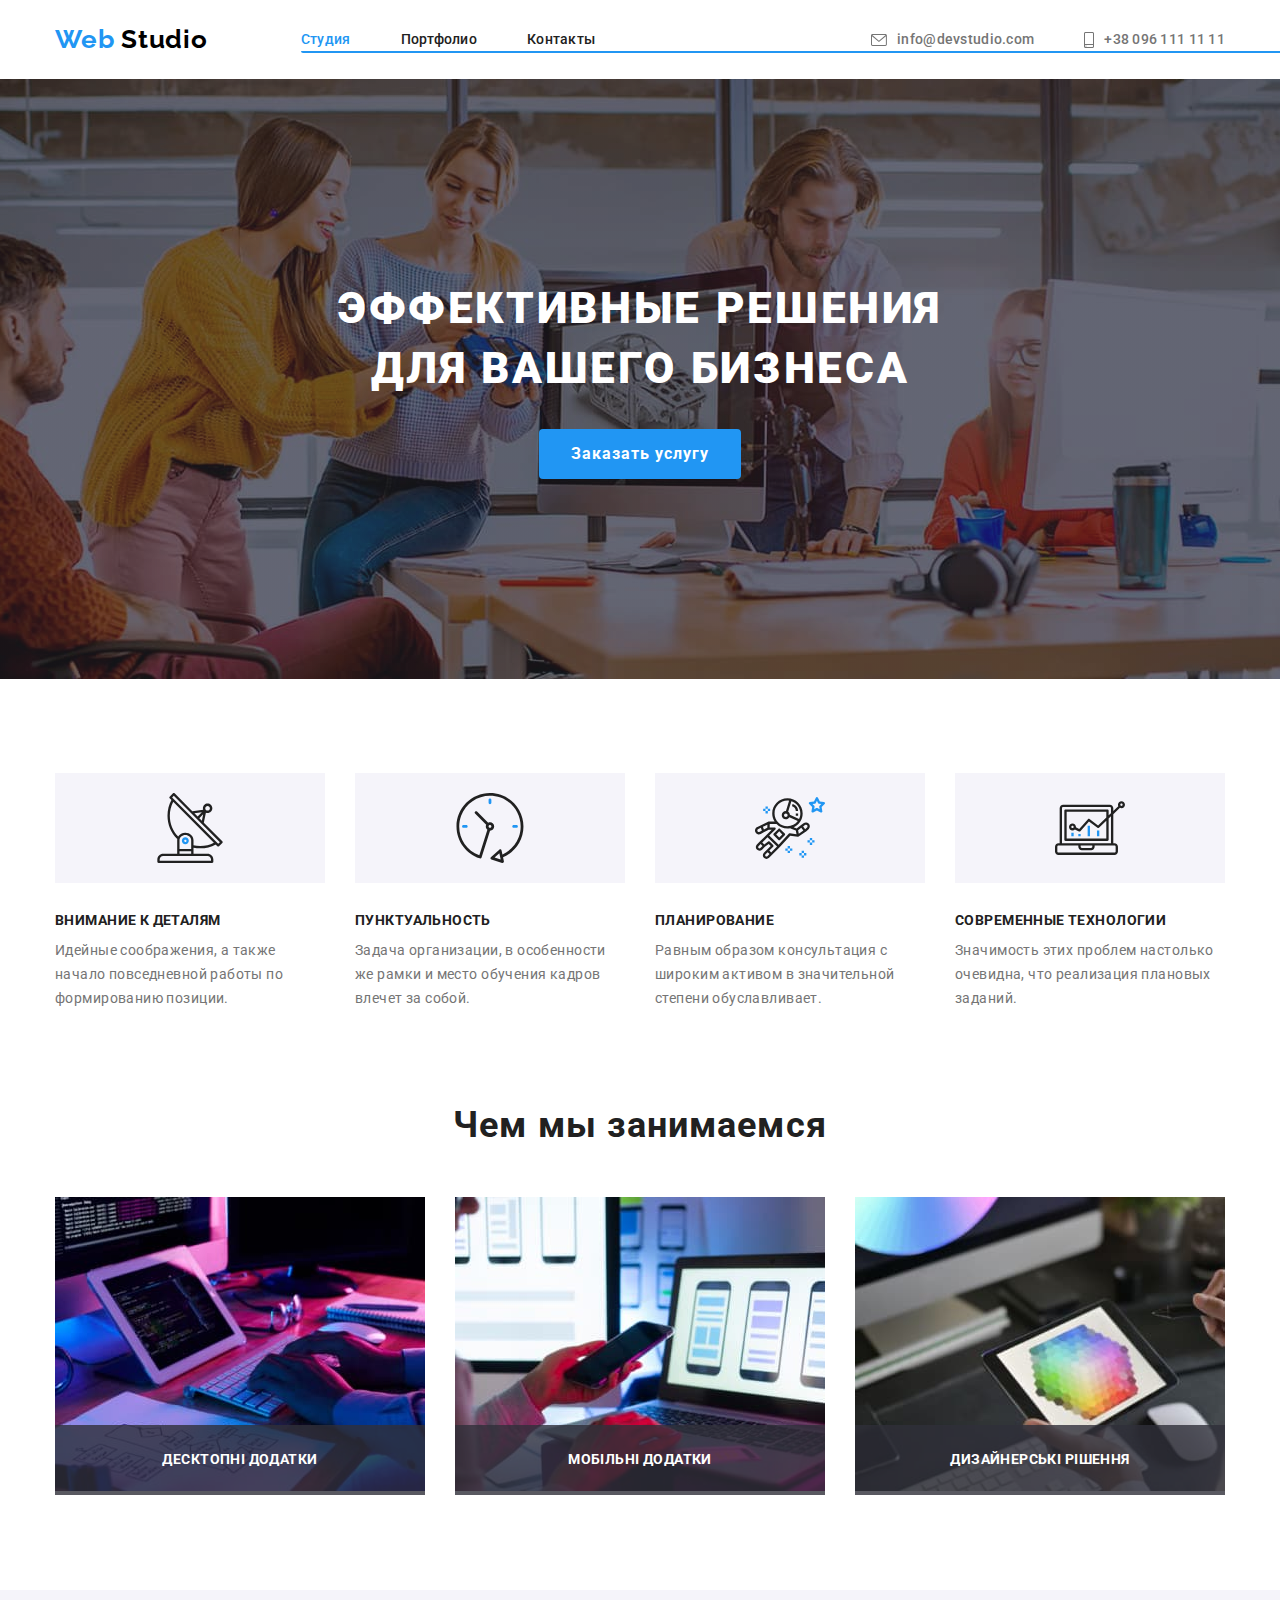
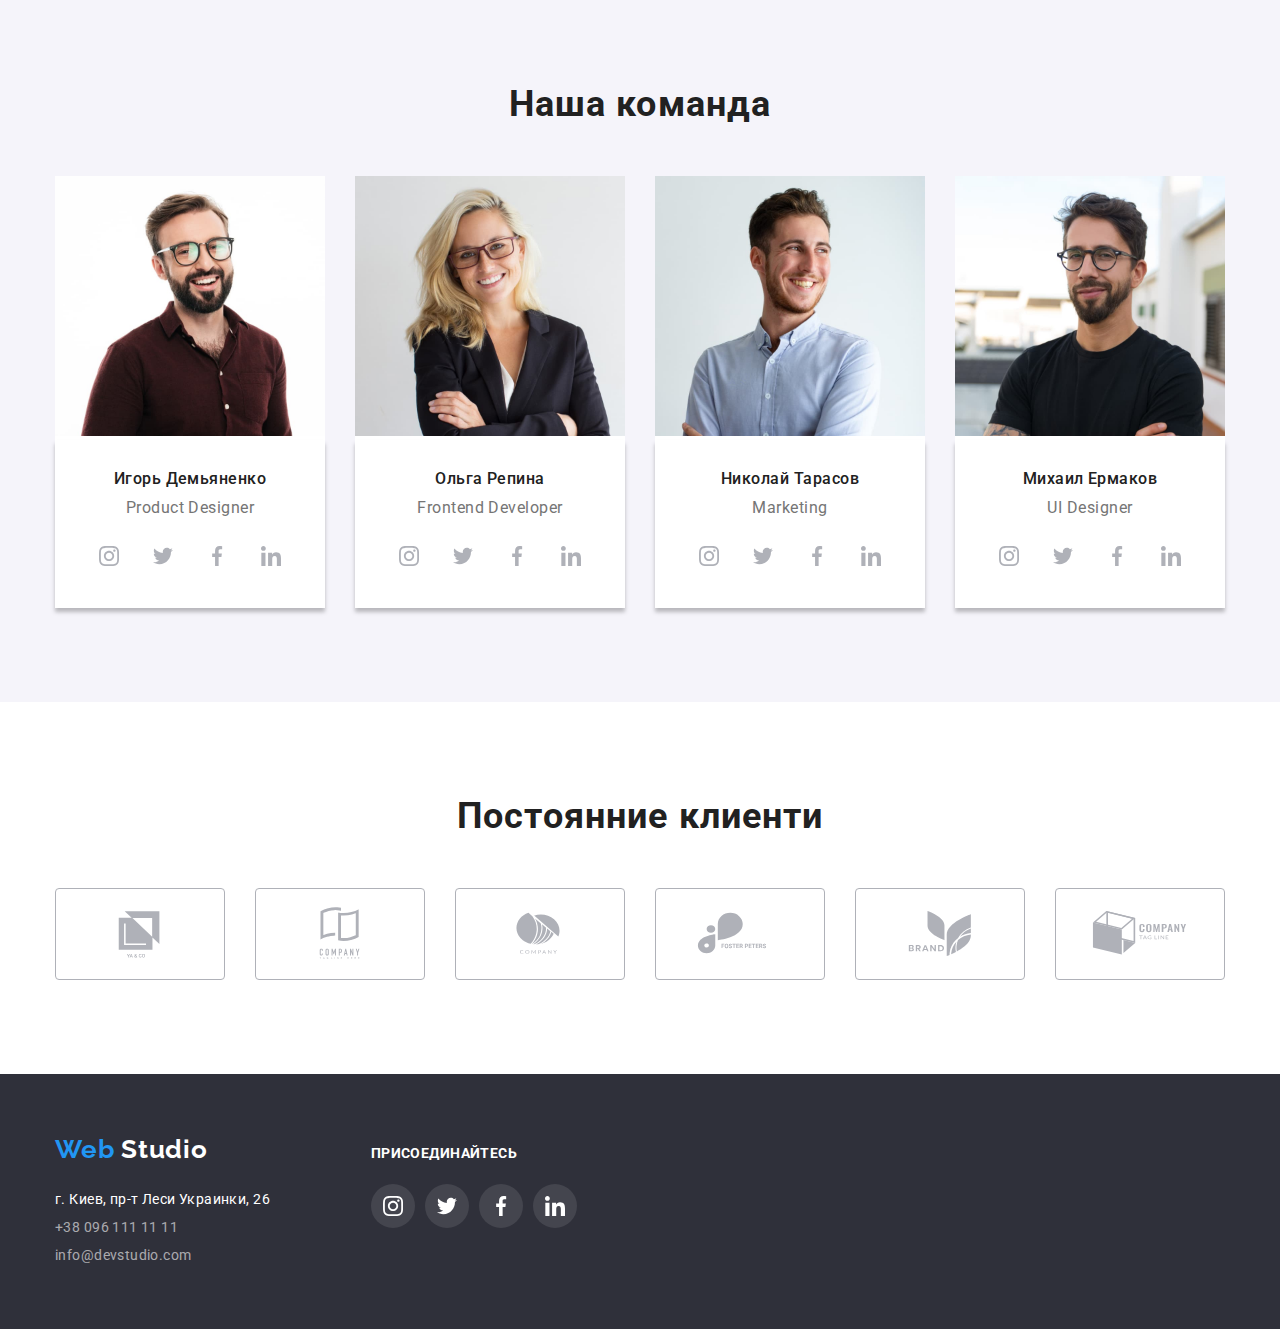
==== index.html @ 4ab5db46 "addition" ====
<!DOCTYPE html>
<html lang="ru">
	<head>
		<meta charset="UTF-8" />
		<meta http-equiv="X-UA-Compatible" content="IE=edge" />
		<meta name="viewport" content="width=device-width, initial-scale=1.0" />
		<title>Document</title>
		<link
			rel="stylesheet"
			href="https://cdnjs.cloudflare.com/ajax/libs/modern-normalize/1.1.0/modern-normalize.min.css"
		/>
		<link
			href="https://fonts.googleapis.com/css2?family=Raleway:wght@700&family=Roboto:wght@400;500;700;900&display=swap"
			rel="stylesheet"
		/>
		<link rel="stylesheet" href="./css/styles.css" />
	</head>

	<body>
		<header class="header">
			<div class="container">
				<nav class="main-nav">
					<a href="./index.html" class="logo">
						Web
						<span class="logo-heard">Studio</span>
					</a>
					<ul class="site-nav list">
						<li class="item">
							<a href="./index.html" class="link"><span class="studio">Студия</span></a>
						</li>
						<li class="item">
							<a href="./portfolio.html" class="link">Портфолио</a>
						</li>
						<li class="item">
							<a href="" class="link">Контакты</a>
						</li>
					</ul>
					<!--Contacts-->
					<ul class="auth-nov list">
						<li class="item"></li>
						<li class="item"></li>
						<li class="item">
							<a href="mailto:info@devstudio.com" class="link-auth-now">
								<svg width="16px" height="12px" class="icon-contacts">
									<use href="./images/sprite.svg#icon-envelope-hover"></use>
								</svg>
								info@devstudio.com
							</a>
						</li>
						<li class="item">
							<a href="tel:+380961111111" class="link-auth-now">
								<svg width="10px" height="16px" class="icon-contacts">
									<use href="./images/sprite.svg#icon-smartphone"></use>
								</svg>
								+38 096 111 11 11
							</a>
						</li>
					</ul>
				</nav>
			</div>
		</header>
		<main>
			<!--Zagolovok-->
			<section class="hero">
				<div class="container">
					<h1 class="hero-title">
						Эффективные решения
						<br />
						для вашего бизнеса
					</h1>
					<button data-modal-open type="button" class="hero-button">Заказать услугу</button>
				</div>
			</section>
			<!--Marketyng-->

			<section class="section">
				<div class="container">
					<h2 class="marketyng">Маркетинг</h2>
					<div>
						<ul class="marketyng-list list">
							<li class="marketyng-list-item">
								<div class="marketyng-image">
									<svg width="70px" height="70px" class="marketyng-icon">
										<use href="./images/sprite.svg#icon-antenna"></use>
									</svg>
								</div>
								<h3 class="marketyng-title">Внимание к деталям</h3>
								<p class="marketyng-text">
									Идейные соображения, а также начало повседневной работы по формированию позиции.
								</p>
							</li>

							<li class="marketyng-list-item">
								<div class="marketyng-image">
									<svg width="70px" height="70px" class="marketyng-icon">
										<use href="./images/sprite.svg#icon-clock1"></use>
									</svg>
								</div>

								<h3 class="marketyng-title">Пунктуальность</h3>
								<p class="marketyng-text">
									Задача организации, в особенности же рамки и место обучения кадров влечет за собой.
								</p>
							</li>
							<li class="marketyng-list-item">
								<div class="marketyng-image">
									<svg width="70px" height="70px" class="marketyng-icon">
										<use href="./images/sprite.svg#icon-astronaut"></use>
									</svg>
								</div>

								<h3 class="marketyng-title">Планирование</h3>
								<p class="marketyng-text">
									Равным образом консультация с широким активом в значительной степени обуславливает.
								</p>
							</li>
							<li class="marketyng-list-item">
								<div class="marketyng-image">
									<svg width="70px" height="70px" class="marketyng-icon">
										<use href="./images/sprite.svg#icon-diagram"></use>
									</svg>
								</div>
								<h3 class="marketyng-title">Современные технологии</h3>
								<p class="marketyng-text">
									Значимость этих проблем настолько очевидна, что реализация плановых заданий.
								</p>
							</li>
						</ul>
					</div>
				</div>
			</section>
			<section class="section-exsample">
				<div class="container">
					<!--what we do-->
					<h2 class="sections">Чем мы занимаемся</h2>
					<ul class="aplication-list list">
						<div class="aplication-examples">
							<li class="item-sample">
								<img src="./images/box1.jpg" alt="notebook" width="370" />
							</li>
							<p class="aplication">Десктопні додатки</p>
						</div>
						<div class="aplication-examples">
							<li class="item-sample">
								<img src="./images/box2.jpg" alt="telephone" width="370" />
							</li>
							<p class="aplication">Мобільні додатки</p>
						</div>
						<div class="aplication-examples">
							<li class="item-sample">
								<img src="./images/box3.jpg" alt="planshet" width="370" />
							</li>
							<p class="aplication">Дизайнерські рішення</p>
						</div>
					</ul>
				</div>
			</section>

			<!--Comanda-->
			<div class="comanda">
				<section class="section">
					<div class="container">
						<h2 class="sections">Наша команда</h2>
						<ul class="section-list list">
							<li class="item-comanda">
								<img src="./images/img1.jpg" alt="foto Igor" width="270" />
								<div class="comanda-title">
									<h3 class="comanda-name">Игорь Демьяненко</h3>
									<p class="comanda-work">Product Designer</p>
									<ul class="sots-comanda list">
										<li class="list-sots-comanda">
											<a class="link-sots-comanda" href="#">
												<svg width="20px" height="20px" class="icon-sots-comanda">
													<use href="./images/sprite.svg#icon-instagram" class="item-sots-comanda"></use>
												</svg>
											</a>
										</li>
										<li class="list-sots-comanda">
											<a class="link-sots-comanda" href="#">
												<svg width="20px" height="20px" class="icon-sots-comanda">
													<use href="./images/sprite.svg#icon-twitter" class="item-sots-comanda"></use>
												</svg>
											</a>
										</li>
										<li class="list-sots-comanda">
											<a class="link-sots-comanda" href="#">
												<svg width="20px" height="20px" class="icon-sots-comanda">
													<use href="./images/sprite.svg#icon-facebook" class="item-sots-comanda"></use>
												</svg>
											</a>
										</li>
										<li class="list-sots-comanda">
											<a class="link-sots-comanda" href="#">
												<svg width="20px" height="20px" class="icon-sots-comanda">
													<use href="./images/sprite.svg#icon-linkedin" class="item-sots-comanda"></use>
												</svg>
											</a>
										</li>
									</ul>
								</div>
							</li>
							<li class="item-comanda">
								<img src="./images/img2.jpg" alt="foto Olga" width="270" />
								<div class="comanda-title">
									<h3 class="comanda-name">Ольга Репина</h3>
									<p class="comanda-work">Frontend Developer</p>
									<ul class="sots-comanda list">
										<li class="list-sots-comanda">
											<a class="link-sots-comanda" href="#">
												<svg width="20px" height="20px" class="icon-sots-comanda">
													<use href="./images/sprite.svg#icon-instagram" class="item-sots-comanda"></use>
												</svg>
											</a>
										</li>
										<li class="list-sots-comanda">
											<a class="link-sots-comanda" href="#">
												<svg width="20px" height="20px" class="icon-sots-comanda">
													<use href="./images/sprite.svg#icon-twitter" class="item-sots-comanda"></use>
												</svg>
											</a>
										</li>
										<li class="list-sots-comanda">
											<a class="link-sots-comanda" href="#">
												<svg width="20px" height="20px" class="icon-sots-comanda">
													<use href="./images/sprite.svg#icon-facebook" class="item-sots-comanda"></use>
												</svg>
											</a>
										</li>
										<li class="list-sots-comanda">
											<a class="link-sots-comanda" href="#">
												<svg width="20px" height="20px" class="icon-sots-comanda">
													<use href="./images/sprite.svg#icon-linkedin" class="item-sots-comanda"></use>
												</svg>
											</a>
										</li>
									</ul>
								</div>
							</li>
							<li class="item-comanda">
								<img src="./images/img3.jpg" alt="foto Mykola" width="270" />
								<div class="comanda-title">
									<h3 class="comanda-name">Николай Тарасов</h3>
									<p class="comanda-work">Marketing</p>
									<ul class="sots-comanda list">
										<li class="list-sots-comanda">
											<a class="link-sots-comanda" href="#">
												<svg width="20px" height="20px" class="icon-sots-comanda">
													<use href="./images/sprite.svg#icon-instagram" class="item-sots-comanda"></use>
												</svg>
											</a>
										</li>
										<li class="list-sots-comanda">
											<a class="link-sots-comanda" href="#">
												<svg width="20px" height="20px" class="icon-sots-comanda">
													<use href="./images/sprite.svg#icon-twitter" class="item-sots-comanda"></use>
												</svg>
											</a>
										</li>
										<li class="list-sots-comanda">
											<a class="link-sots-comanda" href="#">
												<svg width="20px" height="20px" class="icon-sots-comanda">
													<use href="./images/sprite.svg#icon-facebook" class="item-sots-comanda"></use>
												</svg>
											</a>
										</li>
										<li class="list-sots-comanda">
											<a class="link-sots-comanda" href="#">
												<svg width="20px" height="20px" class="icon-sots-comanda">
													<use href="./images/sprite.svg#icon-linkedin" class="item-sots-comanda"></use>
												</svg>
											</a>
										</li>
									</ul>
								</div>
							</li>
							<li class="item-comanda">
								<img src="./images/img4.jpg" alt="foto Mykhailo" width="270" />
								<div class="comanda-title">
									<h3 class="comanda-name">Михаил Ермаков</h3>
									<p class="comanda-work">UI Designer</p>
									<ul class="sots-comanda list">
										<li class="list-sots-comanda">
											<a class="link-sots-comanda" href="#">
												<svg width="20px" height="20px" class="icon-sots-comanda">
													<use href="./images/sprite.svg#icon-instagram" class="item-sots-comanda"></use>
												</svg>
											</a>
										</li>
										<li class="list-sots-comanda">
											<a class="link-sots-comanda" href="#">
												<svg width="20px" height="20px" class="icon-sots-comanda">
													<use href="./images/sprite.svg#icon-twitter" class="item-sots-comanda"></use>
												</svg>
											</a>
										</li>
										<li class="list-sots-comanda">
											<a class="link-sots-comanda" href="#">
												<svg width="20px" height="20px" class="icon-sots-comanda">
													<use href="./images/sprite.svg#icon-facebook" class="item-sots-comanda"></use>
												</svg>
											</a>
										</li>
										<li class="list-sots-comanda">
											<a class="link-sots-comanda" href="#">
												<svg width="20px" height="20px" class="icon-sots-comanda">
													<use href="./images/sprite.svg#icon-linkedin" class="item-sots-comanda"></use>
												</svg>
											</a>
										</li>
									</ul>
								</div>
							</li>
						</ul>
					</div>
				</section>
			</div>
			<!--Clients-->
			<section class="section">
				<div class="container">
					<h2 class="sections">Постoянние клиенти</h2>
					<ul class="clients-sots list">
						<li class="clients-sots-list">
							<a href="#" class="link-clients">
								<svg width="106px" height="60px" class="icon-clients">
									<use href="./images/sprite.svg#icon-Logo6"></use>
								</svg>
							</a>
						</li>
						<li class="clients-sots-list">
							<a href="#" class="link-clients">
								<svg width="106px" height="60px" class="icon-clients">
									<use href="./images/sprite.svg#icon-Logo1"></use>
								</svg>
							</a>
						</li>
						<li class="clients-sots-list">
							<a href="#" class="link-clients">
								<svg width="106px" height="60px" class="icon-clients">
									<use href="./images/sprite.svg#icon-Logo2"></use>
								</svg>
							</a>
						</li>
						<li class="clients-sots-list">
							<a href="#" class="link-clients">
								<svg width="106px" height="60px" class="icon-clients">
									<use href="./images/sprite.svg#icon-Logo3"></use>
								</svg>
							</a>
						</li>
						<li class="clients-sots-list">
							<a href="#" class="link-clients">
								<svg width="106px" height="60px" class="icon-clients">
									<use href="./images/sprite.svg#icon-Logo4"></use>
								</svg>
							</a>
						</li>
						<li class="clients-sots-list">
							<a href="#" class="link-clients">
								<svg width="106px" height="60px" class="icon-clients">
									<use href="./images/sprite.svg#icon-Logo5"></use>
								</svg>
							</a>
						</li>
					</ul>
				</div>
			</section>
		</main>
		<!--Futter-->
		<footer class="futter">
			<div class="container futter-list">
				<div class="addressa">
					<div class="logo-location">
						<a href="./index.html" class="logo">
							Web
							<span class="logo-futter">Studio</span>
						</a>
					</div>
					<address>
						<ul class="address list">
							<li class="address-link">
								<a href="https://goo.gl/maps/6LCCj1LBQkDtfGNh9" target="_blank" rel="noreferrer noopener" class="link">
									г. Киев, пр-т Леси Украинки, 26
								</a>
							</li>
							<li class="adress-link">
								<a href="tel:+380961111111" class="link"><span class="contact-link">+38 096 111 11 11</span></a>
							</li>
							<li class="adress-link">
								<a href="mailto:info@devstudio.com" class="link">
									<span class="contact-link">info@devstudio.com</span>
								</a>
							</li>
						</ul>
					</address>
				</div>

				<div class="sots-merezhi">
					<h3 class="title-sots">ПРИСОЕДИНАЙТЕСЬ</h3>
					<ul class="sots-futter list">
						<li class="list-sots-futter">
							<a class="link-sots-futter" href="#">
								<svg width="20px" height="20px" class="icon-sots-futter">
									<use href="./images/sprite.svg#icon-instagram" class="item-sots-futter"></use>
								</svg>
							</a>
						</li>
						<li class="list-sots-futter">
							<a class="link-sots-futter" href="#">
								<svg width="20px" height="20px" class="icon-sots-futter">
									<use href="./images/sprite.svg#icon-twitter" class="item-sots-futter"></use>
								</svg>
							</a>
						</li>
						<li class="list-sots-futter">
							<a class="link-sots-futter" href="#">
								<svg width="20px" height="20px" class="icon-sots-futter">
									<use href="./images/sprite.svg#icon-facebook" class="item-sots-futter"></use>
								</svg>
							</a>
						</li>
						<li class="list-sots-futter">
							<a class="link-sots-futter" href="#">
								<svg width="20px" height="20px" class="icon-sots-futter">
									<use href="./images/sprite.svg#icon-linkedin" class="item-sots-futter"></use>
								</svg>
							</a>
						</li>
					</ul>
				</div>
			</div>
		</footer>

		<!--Modal window-->
		<div class="backdrop is-hidden" data-modal>
			<div class="modal">
				<button data-modal-close type="button" class="modal-batton">
					<a class="link-modal" href="#">
						<svg width="18px" height="18px" class="icon-modal">
							<use href="./images/sprite.svg#icon-close"></use>
						</svg>
					</a>
				</button>
			</div>
		</div>
		<script src="./modal.js"></script>
	</body>
</html>
---- css/styles.css ----
/* colors */
/* колір заголовків #212121 */
/* колір основного тексту #757575 */
/* блакитний #2196F3 */
/* білий #FFFFFF */
/* лого: чорний #000000
блакитний #2196F3 */
/* Кольори секцій:
header #ECECEC
futter #2F303A
midle: сіра #757575
світла- #E5E5E5
 */

.container {
  margin-left: auto;
  margin-right: auto;
  padding-right: 15px;
  padding-left: 15px;
  width: 1200px;
}
.section {
  padding-top: 94px;
  padding-bottom: 94px;
}
:root {
  --primary-text-color: #757575;
  --title-text-color: #212121;
  --accent-color: #2196f3;
  --white-color: #ffffff;
  --header-backgraund-color: #ececec;
  --hero-futter-color: #2f303a;
  --comanda-color: #f5f4fa;
}

body {
  font-family: Roboto, sans-serif;
}

.list {
  list-style: none;
  margin: 0;
  padding: 0;
}

/* header */
.header {
  background-color: var(--white-color);
}

/* Logo */

.logo,
.logo-futter,
.logo-heard {
  text-decoration: none;
  font-family: Raleway, sans-serif;
  font-weight: 700;
  font-size: 26px;
  line-height: 1.2;
  letter-spacing: 0.03em;
}

.logo {
  color: var(--accent-color);
  padding-top: 24px;
  padding-bottom: 24px;
  margin-right: 93px;
}

.logo-futter {
  color: var(--white-color);
}

.logo-heard {
  color: #000000;
}

/* Navigation */
.site-nav {
  display: flex;
}

.item .link {
  padding-top: 32px;
  padding-bottom: 28px;
}

.site-nav .item:not(:last-child) {
  margin-right: 50px;
}
.site-nav a {
  text-decoration: none;
  color: var(--title-text-color);
  font-weight: 500;
  font-size: 14px;
  line-height: 1.14;
  letter-spacing: 0.02em;
  transition: 250ms;
  transition-timing-function:cubic-bezier(0.4, 0, 0.2, 1) ;
}

.studio {
  color: var(--accent-color);
}
.main-nav {
  display: flex;
  align-items: center;
}
.portfolio-name {
  color: var(--accent-color);
}

.site-nav .link:hover,
.site-nav .link:focus {
  color: var(--accent-color);
}
.site-nav .link::after {
  content: "";
  display: flex;
  min-width:100%;
  border-bottom: 2px solid var(--accent-color);
  border-radius: 2px;
  position: absolute;
  height: 4px;
  
  


}

/* .site-nav .link::after{
  content: "";
  border-bottom: 2px solid var(--accent-color);
  border-radius: 2px;
  bottom: 0px;
  width: 100%;
  position: absolute;

} */

/* Contact */

.auth-nov {
  display: flex;
  margin-left: auto;
}
.auth-nov .item:not(:last-child) {
  margin-right: 50px;
}
.link-auth-now {
  text-decoration: none;
  color: var(--primary-text-color);
  font-weight: 500;
  font-size: 14px;
  line-height: 1.14;
  letter-spacing: 0.02em;
  display: flex;
  justify-content: center;
  align-items: center;
transition: 250ms;
  transition-timing-function: cubic-bezier(0.4, 0, 0.2, 1);
}

 .item .link-auth-now:hover,
.item .link-auth-now:focus,
.link-auth-now:hover .icon-contacts,
.link-auth-now:focus .icon-contacts {
    color: var(--accent-color);
    fill: var(--accent-color);
}

.icon-contacts {
    display: flex;
    fill: #757575;
    margin-right: 10px;
    justify-content: center;
    align-items: center;
  transition: 250ms;
    transition-timing-function: cubic-bezier(0.4, 0, 0.2, 1);
  }


/* Основний текст */
.hero {
  background-color: var(--hero-futter-color);
  text-align: center;
  padding-top: 200px;
  padding-bottom: 200px;
  background-image: linear-gradient(to right, rgb(47, 48, 58, 0.4), rgb(47, 48, 58, 0.4)),
    url(../images/fon.jpg);
  max-width: 1600px;
  background-position: center;
  background-size: cover;
  margin-left: auto;
  margin-right: auto;
}

.hero-title {
  text-transform: uppercase;
  color: var(--white-color);
  font-weight: 900;
  font-size: 44px;
  line-height: 1.36;
  letter-spacing: 0.06em;
  text-align: center;
  margin-bottom: 30px;
  margin-top: 0px;
}

.hero-button {
  font-family: inherit;
  cursor: pointer;
  color: #FFFFFF;
  font-weight: 700;
  font-size: 16px;
  line-height: 1.9;
  letter-spacing: 0.06em;
  padding: 10px 32px 10px 32px;
  border-radius: 4px;
  border:var(--accent-color);
  background-color: var(--accent-color);

transition: 250ms;
  transition-timing-function: cubic-bezier(0.4, 0, 0.2, 1);
}

.hero-button:hover,
.hero-button:focus {
  box-shadow: 0px 4px 4px 0px rgba(0, 0, 0, 0.25);
}

/* Маркетинг */

.marketyng-title {
  text-transform: uppercase;
  color: var(--title-text-color);
  font-weight: 700;
  font-size: 14px;
  line-height: 1.14;
  letter-spacing: 0.03em;
  margin-top: 0px;
  margin-bottom: 10px;
}

.marketyng-text {
  color: var(--primary-text-color);
  font-size: 14px;
  line-height: 1.71;
  letter-spacing: 0.03em;
  margin-bottom: 0px;
  margin-top: 0px;
}
.marketyng {
  margin: 0px;
  font-size: 0px;
}
.marketyng-list {
  display: flex;
  flex-wrap: wrap;
}

.marketyng-list .marketyng-list-item {
  margin-right: 30px;
  width: 270px;
}
.marketyng-list .marketyng-list-item:nth-child(4n) {
  margin-right: 0px;
}


.marketyng-image {
display: flex;
background-color:#F5F4FA ;
width: 270px;
height: 110px;
justify-content: center;
align-items: center;
margin-bottom: 30px;
}
.marketyng-icon {
    display: flex;
    justify-content: center;
    align-items: center;

}
/* 
.marketyng-list-item:nth-child(1)::before {
  background-image: url(../images/antenna.svg);
  padding: 25px 100px;
}

.marketyng-list-item:nth-child(2)::before {
  background-image: url(../images/clock1.svg);
  padding: 25px 100px;
}

.marketyng-list-item:nth-child(3)::before {
  background-image: url(../images/diagram.svg);
  padding: 25px 100px;
}

.marketyng-list-item:nth-child(4)::before {
  background-image: url(../images/astronaut.svg);
  padding: 25px 100px;
} */

/* Examples */

.sections {
  color: var(--title-text-color);
  font-weight: 700;
  font-size: 36px;
  line-height: 1.16;
  letter-spacing: 0.03em;
  margin-bottom: 50px;
  margin-top: 0px;
  text-align: center;
}

.section-exsample {
  padding-top: 0px;
}

.section-list {
  display: flex;
  flex-wrap: wrap;
}

/* .section-list .item-sample {
  margin-right: 30px;
}
.section-list .item-sample:nth-child(3n) {
  margin-right: 0px;
} */
.aplication-list{
  display: flex;
    flex-wrap: wrap;
    gap: 30px;
    margin-bottom: 95px;

}
.aplication {
  display: flex;
  color:#FFFFFF;
  text-transform: uppercase;
  font-weight: 700;
  font-size: 14px;
  line-height: 1.14;
  letter-spacing: 0.03em;
  padding:27px 0px;
  margin: 0px;
  width: 370px;
  height: 70px;
  justify-content: center;
  align-content: center;
  position: absolute;
  bottom: 0px;
  background-color: rgba(47, 48, 58, 0.8);
}

.aplication-examples{
  position: relative;
}

/* Comanda */

.comanda {
  background-color: #f5f4fa;
}

.comanda-name {
  color: var(--title-text-color);
  font-weight: 500;
  font-size: 16px;
  line-height: 1.18;
  letter-spacing: 0.03em;
  margin-bottom: 0px;
  text-align: center;
  margin-top: 0px;
}

.comanda-title {
  padding-top: 30px;
  padding-bottom: 30px;
box-shadow: 0px 4px 4px 0px rgba(0, 0, 0, 0.25);
}


.comanda-work {
  color: var(--primary-text-color);
  font-size: 16px;
  line-height: 1.18;
  letter-spacing: 0.03em;
  margin-top: 10px;
  text-align: center;
  margin-bottom: 0px;
}

.section-list .item-comanda {
  margin-right: 30px;
}
.section-list .item-comanda:nth-child(4n) {
  margin-right: 0px;
}
.comanda-title .sots-comanda {
    display: flex;
    margin-top: 16px;
    justify-content: center;
    gap: 10px;
}

.sots-comanda .link-sots-comanda:hover,
.sots-comanda .link-sots-comanda:hover .icon-sots-comanda
 { fill: #FFFFFF;
   background-color: var(--accent-color);
} 

.sots-comanda .link-sots-comanda:focus .icon-sots-comanda,
.sots-comanda .link-sots-comanda:focus
{fill: #FFFFFF;
  background-color: var(--accent-color);
}


.sots-comanda .link-sots-comanda {
display: flex;
width: 44px;
height: 44px;
align-items: center;
justify-content: center;
border-radius: 50%;
padding: 12px;
background-color:#FFFFFF;
transition: 250ms;
  transition-timing-function: cubic-bezier(0.4, 0, 0.2, 1);
}

.icon-sots-comanda{
  display: flex;
  fill: #AFB1B8;
  justify-content: center;
  align-items: center;
transition: 250ms;
  transition-timing-function: cubic-bezier(0.4, 0, 0.2, 1);
}

.item-comanda{
    background-color: #FFFFFF;
}

/* Company clients----------------------------*/

.clients-sots {
display: flex;
gap: 30px;

}
.clients-sots-list .link-clients {
display: flex;
    width: 170px;
    height: 92px;
    border: 1px solid #AFB1B8;
    border-radius: 4px;
    justify-content: center;
    align-items: center;
    transition: 250ms;
      transition-timing-function: cubic-bezier(0.4, 0, 0.2, 1);
 }

.clients-sots .link-clients:hover .icon-clients,
.clients-sots .link-clients:hover
{
    fill: var(--accent-color) ;
    border-color : var(--accent-color);
}

.clients-sots-list .link-clients:focus .icon-clients,
.clients-sots-list .link-clients:focus
{
  fill: var(--accent-color);
  border-color: var(--accent-color);
  }

.icon-clients {
  display: flex;
    fill: #AFB1B8;
    transition: 250ms;
      transition-timing-function: cubic-bezier(0.4, 0, 0.2, 1);
}
/* Futter */
.futter {
  background-color: var(--hero-futter-color);
  padding-top: 60px;
  padding-bottom: 60px;
}

.address .link {
  color: var(--white-color);
  margin-top: 0px;
}

.logo-location {
  padding-bottom: 20px;
}
.link,
.contact-link {
  text-decoration: none;
  font-size: 14px;
  line-height: 2;
  letter-spacing: 0.03em;
  margin-top: 9px;
  transition: 250ms;
    transition-timing-function: cubic-bezier(0.4, 0, 0.2, 1);
}

.address .link:hover .contact-link,
.address .link:focus .contact-link {
  color: var(--accent-color);
}

.address .address-link:hover .link,
.address-link .link:focus
{
  color: var(--accent-color);
}

.address {
  font-style: normal;
}

.contact-link {
  color: rgba(255, 255, 255, 0.6);
}

/* Sots Merezhi-------------------------------- */

.sots-futter {
    display: flex;
    gap: 10px;
}

.container .sots-merezhi{
  margin-left: 70px;

}
.futter-list {
    display: flex;
    align-items: baseline;
}

.sots-merezhi .title-sots {
  font-weight: 700;
  font-size: 14px;
    line-height: 1.6;
    letter-spacing: 0.03em;
    color: #FFFFFF;
    font-style: normal;
    margin-bottom: 20px;
    margin-top: 0px;
}


.sots-futter .link-sots-futter:hover,
.sots-futter .link-sots-futter:focus,
.sots-futter .link-sots-futter:hover .icon-sots-futter,
.sots-futter .link-sots-futter:focus .icon-sots-futter {
    background-color: var(--accent-color);
}

.sots-futter .link-sots-futter {
    display: flex;
    width: 44px;
    height: 44px;
    align-items: center;
    justify-content: center;
    border-radius: 50%;
    padding: 12px;
    background-color: rgba(255, 255, 255, 0.1);
    transition: 250ms;
        transition-timing-function: cubic-bezier(0.4, 0, 0.2, 1);}

.icon-sots-futter {
  display: flex;
    fill: #ffffff;
    justify-content: center;
    align-items: center;
    transition: 250ms;
      transition-timing-function: cubic-bezier(0.4, 0, 0.2, 1);
}

.item-futter {
    background-color: #FFFFFF;
}


/* Портфоліо -------------------------------------*/
.header-portfolio {
  border: 1px solid var(--header-backgraund-color);
}

.portfolio-button {
  font-family: inherit;
  font-weight: 500;
  font-size: 16px;
  line-height: 1.6;
  letter-spacing: 0.03em;
  cursor: pointer;
  text-align: center;
  background-color: #F5F4FA;
  padding: 6px 22px;
  min-width: 73px;
  border-radius: 4px;
  border: #F5F4FA;
  transition: 250ms;
    transition-timing-function: cubic-bezier(0.4, 0, 0.2, 1);

}

.portfolio-button:hover,
.portfolio-button:focus {
  color: var(--white-color);
  background-color: var(--accent-color);
  box-shadow: 0px 4px 4px 0px rgba(0, 0, 0, 0.25);
  
}

.portfolio-list {
  display: flex;
  margin-bottom: 50px;
  justify-content: center;

}
.portfolio-list .button:not(:last-child) {
  margin-right: 8px;
}
.examples {
  color: var(--title-text-color);
  font-weight: 700;
  font-size: 18px;
  line-height: 2;
  letter-spacing: 0.06em;
  margin: 0px;
}

.examples-work {
  color: var(--primary-text-color);
  font-size: 16px;
  line-height: 1.9;
  letter-spacing: 0.03em;
  margin-top: 4px;
  margin-bottom: 0px;
}
.portfolio {
  margin: 0px;
  font-size: 0px;
}


.examples-title {
  display: flex;
  flex-wrap: wrap;
  gap: 30px;
  flex-basis: calc((100% - 60px) / 3);
}
.examples-image {
  outline: 1px solid #eeeeee;
  transition: 250ms;
    transition-timing-function: cubic-bezier(0.4, 0, 0.2, 1);
}

.examples-image:hover{
  box-shadow: 0px 4px 4px 0px rgba(0, 0, 0, 0.25);

}

.exampeles-cover {
 position: relative;
 overflow: hidden;

}

.exampeles-cover:hover .examples-text,
.exampeles-cover:focus .examples-text
{transform: translateY(0%);

}

.examples-text{
  position: absolute;
  color: #ffffff;
  font-family: 'Roboto';
    font-size: 18px;
    line-height: 1.5;
    margin: auto;
    transform:translateY(100%) ;
    letter-spacing: 0.03em;
    height: 100%;
    max-width: 100%;
    background-color: var(--accent-color);
    top: 0;
    left: 0;
    padding: 63px 24px ;
    transition: 250ms;
    transition-timing-function: cubic-bezier(0.4, 0, 0.2, 1);}

/* visually-hidden {
    position: absolute;
    width: 1px;
    height: 1px;
    margin: -1px;
    border: 0;
    padding: 0;
    
    white-space: nowrap;
    clip-path: inset(100%);
    clip: rect(0 0 0 0);
    overflow: hidden;
  } */
 
  /* Modal window------------------------------ */
 .backdrop{
  position: fixed;
  width:100%;
  height: 100%;
  background-color: rgba(0, 0, 0, 0.2);
   top: 0;
  right: 0;
   opacity: 1;

 }
.modal {
  width: 528px; 
  height: 521px; 
  background-color: #FFFFFF;
  position: absolute;
  top: 50%;
  left: 50%;
  transform:translate(-50%,-50%);
  box-shadow: 0px 4px 4px rgba(0, 0, 0, 0.25);
  border-radius: 4px;


}
.backdrop.is-hidden{
  opacity: 0;
  pointer-events: none;
}

.link-modal {
  display: flex;
    width: 30px;
    height: 30px;
    align-items: center;
    justify-content: center;
    border-radius: 50%;
    background-color: #ffffff;
    border: 1px solid rgba(0, 0, 0, 0.1);
    transition: 250ms;
    transition-timing-function: cubic-bezier(0.4, 0, 0.2, 1);
  }
  .modal-batton {
    position: absolute;
    background-color: #ffffff;
    border: #ffffff;
    padding: 0px;
    right: 0;


  }
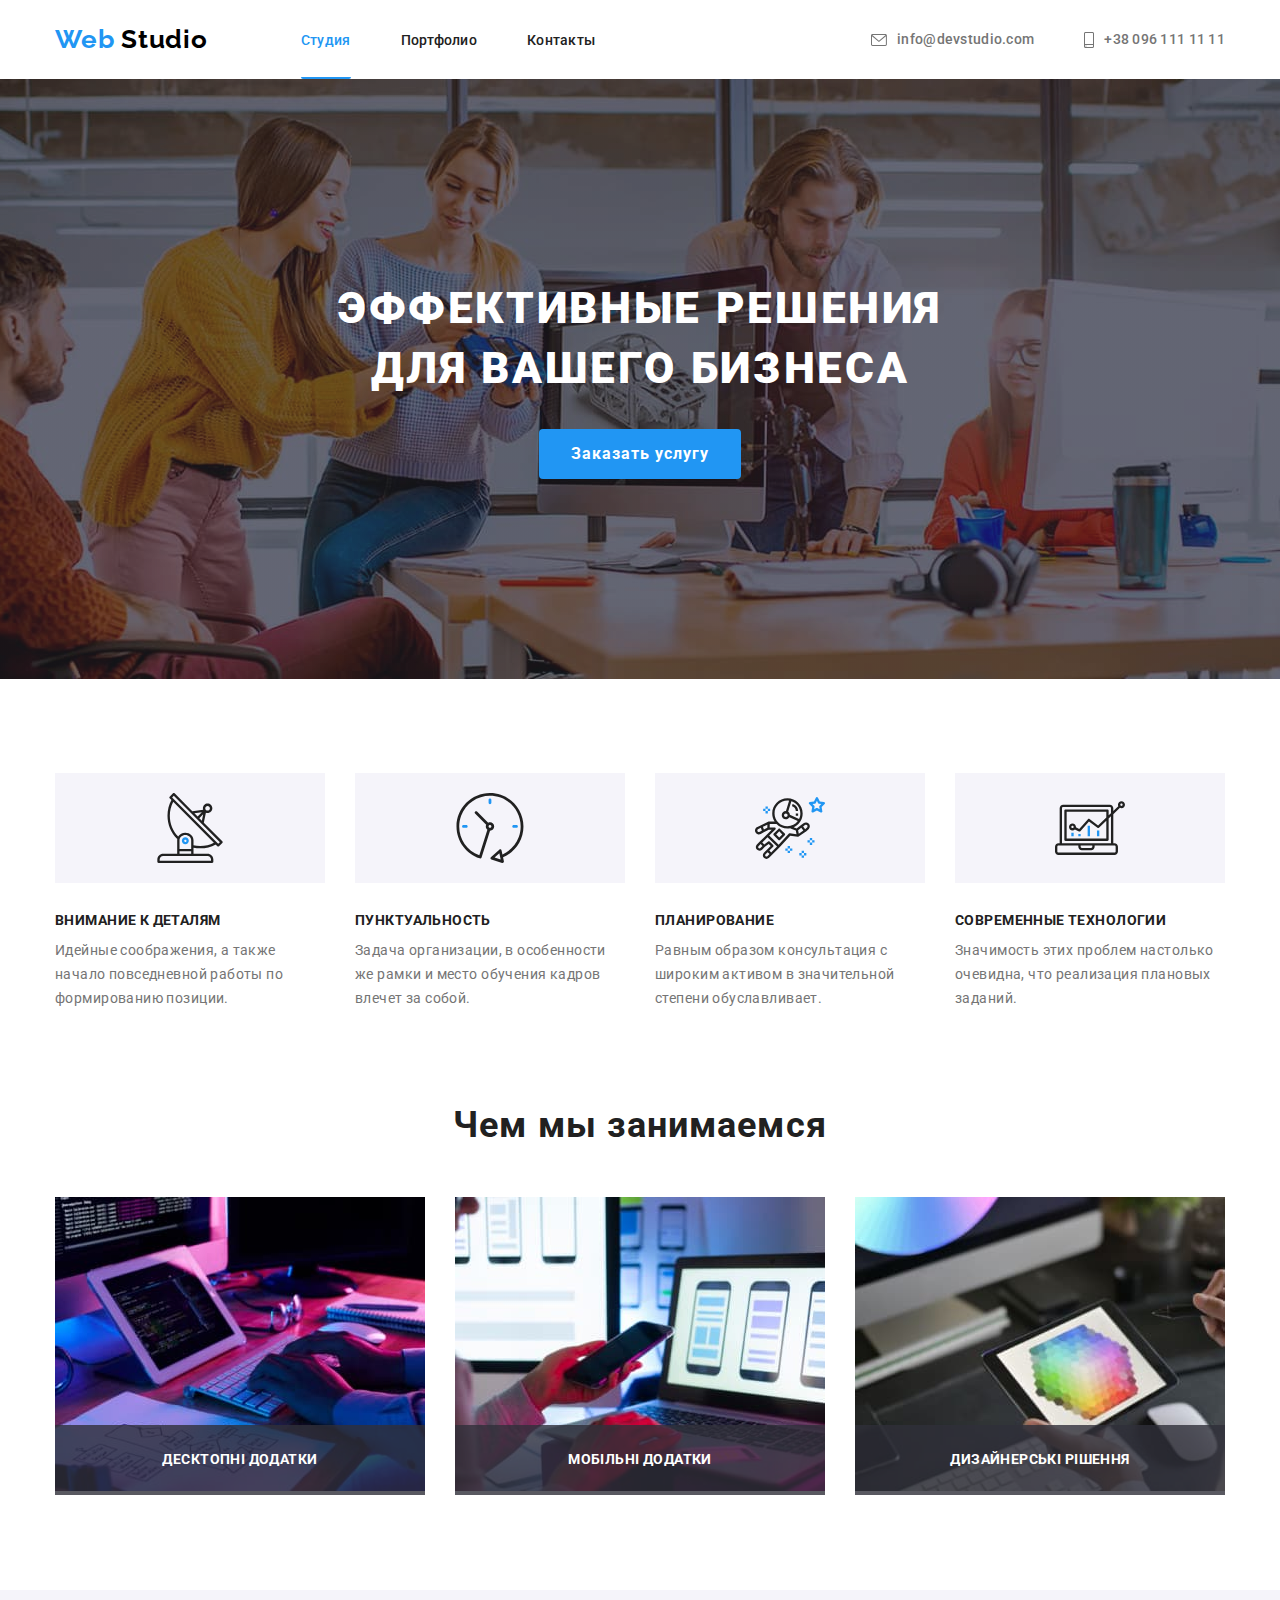
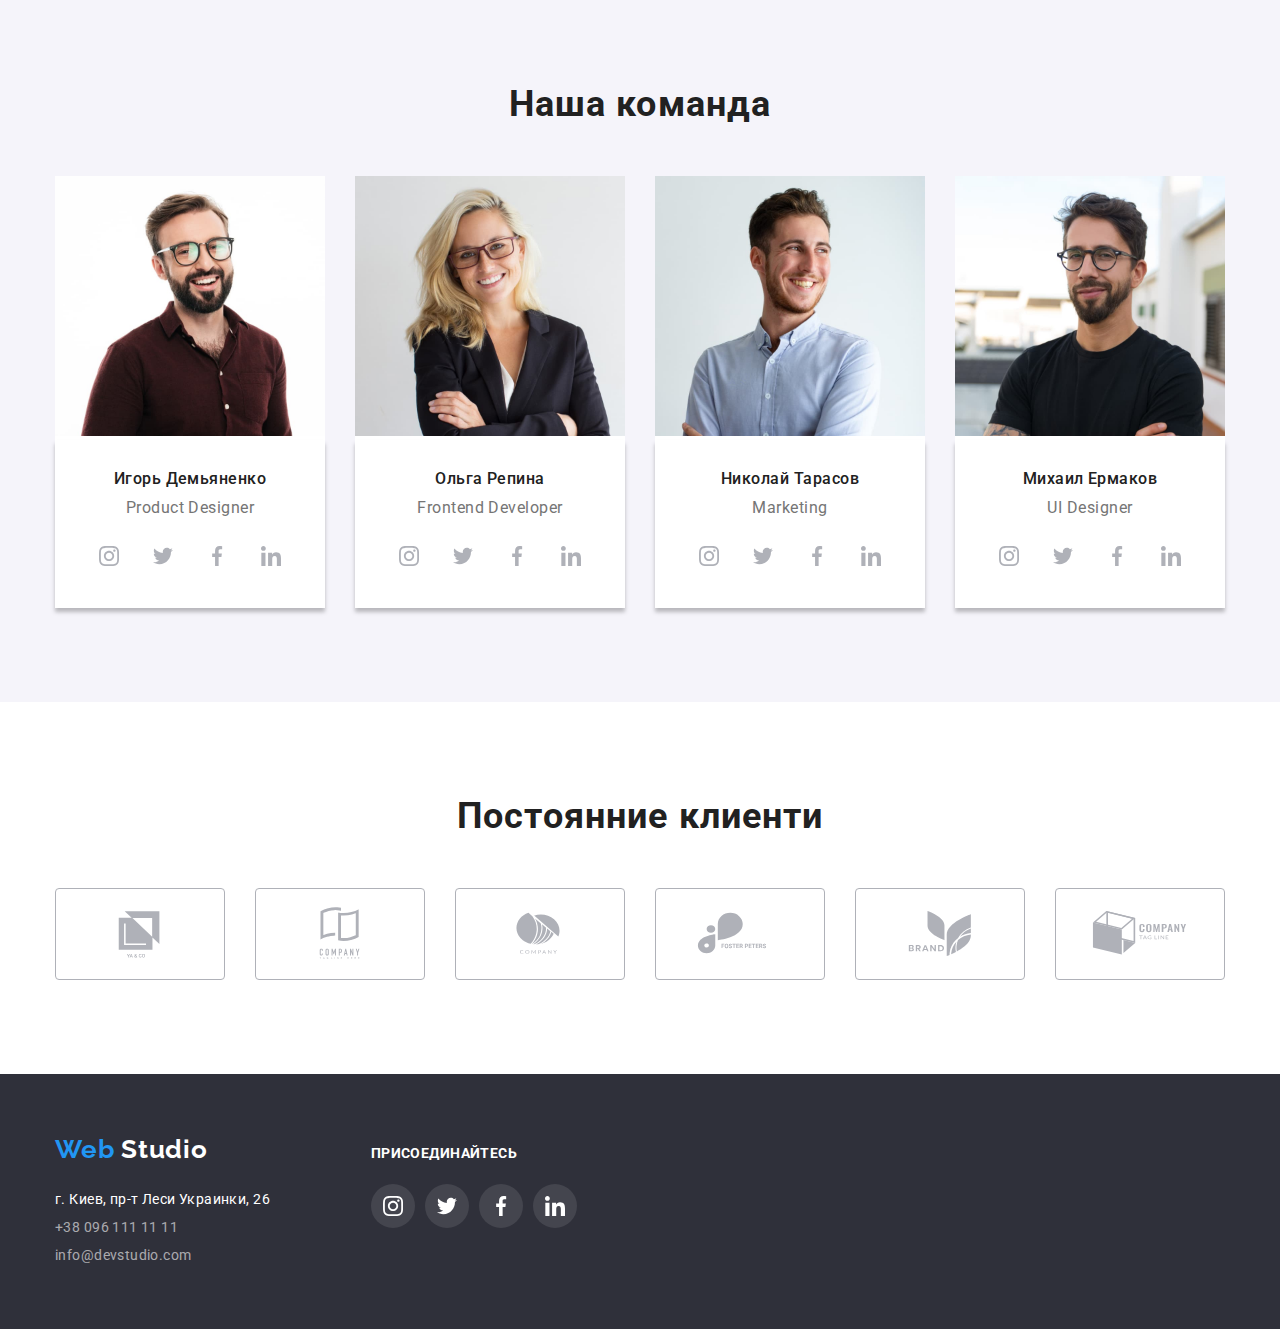
==== commit a7c53277: "added" ====
--- a/index.html
+++ b/index.html
@@ -26,19 +26,17 @@
 					</a>
 					<ul class="site-nav list">
 						<li class="item">
-							<a href="./index.html" class="link"><span class="studio">Студия</span></a>
+							<a class="site-nav-link current" href="./index.html"><span class="studio">Студия</span></a>
 						</li>
 						<li class="item">
-							<a href="./portfolio.html" class="link">Портфолио</a>
+							<a class="site-nav-link" href="./portfolio.html">Портфолио</a>
 						</li>
 						<li class="item">
-							<a href="" class="link">Контакты</a>
+							<a class="site-nav-link" href="">Контакты</a>
 						</li>
 					</ul>
 					<!--Contacts-->
 					<ul class="auth-nov list">
-						<li class="item"></li>
-						<li class="item"></li>
 						<li class="item">
 							<a href="mailto:info@devstudio.com" class="link-auth-now">
 								<svg width="16px" height="12px" class="icon-contacts">
@@ -134,24 +132,25 @@
 					<!--what we do-->
 					<h2 class="sections">Чем мы занимаемся</h2>
 					<ul class="aplication-list list">
-						<div class="aplication-examples">
-							<li class="item-sample">
+						<li class="item-sample">
+							<div class="aplication-examples">
 								<img src="./images/box1.jpg" alt="notebook" width="370" />
-							</li>
-							<p class="aplication">Десктопні додатки</p>
-						</div>
-						<div class="aplication-examples">
-							<li class="item-sample">
+								<p class="aplication">Десктопні додатки</p>
+							</div>
+						</li>
+						<li class="item-sample">
+							<div class="aplication-examples">
 								<img src="./images/box2.jpg" alt="telephone" width="370" />
-							</li>
-							<p class="aplication">Мобільні додатки</p>
-						</div>
-						<div class="aplication-examples">
-							<li class="item-sample">
+								<p class="aplication">Мобільні додатки</p>
+							</div>
+						</li>
+						<li class="item-sample">
+							<div class="aplication-examples">
 								<img src="./images/box3.jpg" alt="planshet" width="370" />
-							</li>
-							<p class="aplication">Дизайнерські рішення</p>
-						</div>
+
+								<p class="aplication">Дизайнерські рішення</p>
+							</div>
+						</li>
 					</ul>
 				</div>
 			</section>
@@ -434,11 +433,9 @@
 		<div class="backdrop is-hidden" data-modal>
 			<div class="modal">
 				<button data-modal-close type="button" class="modal-batton">
-					<a class="link-modal" href="#">
-						<svg width="18px" height="18px" class="icon-modal">
-							<use href="./images/sprite.svg#icon-close"></use>
-						</svg>
-					</a>
+					<svg width="18px" height="18px" class="icon-modal">
+						<use href="./images/sprite.svg#icon-close"></use>
+					</svg>
 				</button>
 			</div>
 		</div>
--- a/css/styles.css
+++ b/css/styles.css
@@ -81,7 +81,7 @@
   display: flex;
 }
 
-.item .link {
+.item .site-nav-link {
   padding-top: 32px;
   padding-bottom: 28px;
 }
@@ -111,33 +111,28 @@
   color: var(--accent-color);
 }
 
-.site-nav .link:hover,
-.site-nav .link:focus {
+.site-nav .site-nav-link:hover,
+.site-nav .site-nav-link:focus {
   color: var(--accent-color);
 }
-.site-nav .link::after {
-  content: "";
-  display: flex;
-  min-width:100%;
+.site-nav-link {
+  display: inline-block;
+  padding-top: 32px;
+  padding-bottom: 32px;
+  color: var(--accent-color);
+  border-radius: 2px;
+  border-bottom: transparent 2px solid;
+  transition: 250ms;
+  transition-timing-function: cubic-bezier(0.4, 0, 0.2, 1);
+}
+.current {
+  border-bottom:2px solid var(--accent-color);
+}
+.site-nav-link:hover,
+.site-nav-link:focus {
   border-bottom: 2px solid var(--accent-color);
-  border-radius: 2px;
-  position: absolute;
-  height: 4px;
-  
-  
-
-
-}
-
-/* .site-nav .link::after{
-  content: "";
-  border-bottom: 2px solid var(--accent-color);
-  border-radius: 2px;
-  bottom: 0px;
-  width: 100%;
-  position: absolute;
-
-} */
+}
+
 
 /* Contact */
 
@@ -158,7 +153,7 @@
   display: flex;
   justify-content: center;
   align-items: center;
-transition: 250ms;
+ transition: 250ms;
   transition-timing-function: cubic-bezier(0.4, 0, 0.2, 1);
 }
 
@@ -666,7 +661,7 @@
 .examples-image {
   outline: 1px solid #eeeeee;
   transition: 250ms;
-    transition-timing-function: cubic-bezier(0.4, 0, 0.2, 1);
+  transition-timing-function: cubic-bezier(0.4, 0, 0.2, 1);
 }
 
 .examples-image:hover{
@@ -677,7 +672,6 @@
 .exampeles-cover {
  position: relative;
  overflow: hidden;
-
 }
 
 .exampeles-cover:hover .examples-text,
@@ -745,9 +739,10 @@
 .backdrop.is-hidden{
   opacity: 0;
   pointer-events: none;
-}
-
-.link-modal {
+  visibility: hidden;
+}
+
+.icon-modal {
   display: flex;
     width: 30px;
     height: 30px;
@@ -756,8 +751,6 @@
     border-radius: 50%;
     background-color: #ffffff;
     border: 1px solid rgba(0, 0, 0, 0.1);
-    transition: 250ms;
-    transition-timing-function: cubic-bezier(0.4, 0, 0.2, 1);
   }
   .modal-batton {
     position: absolute;
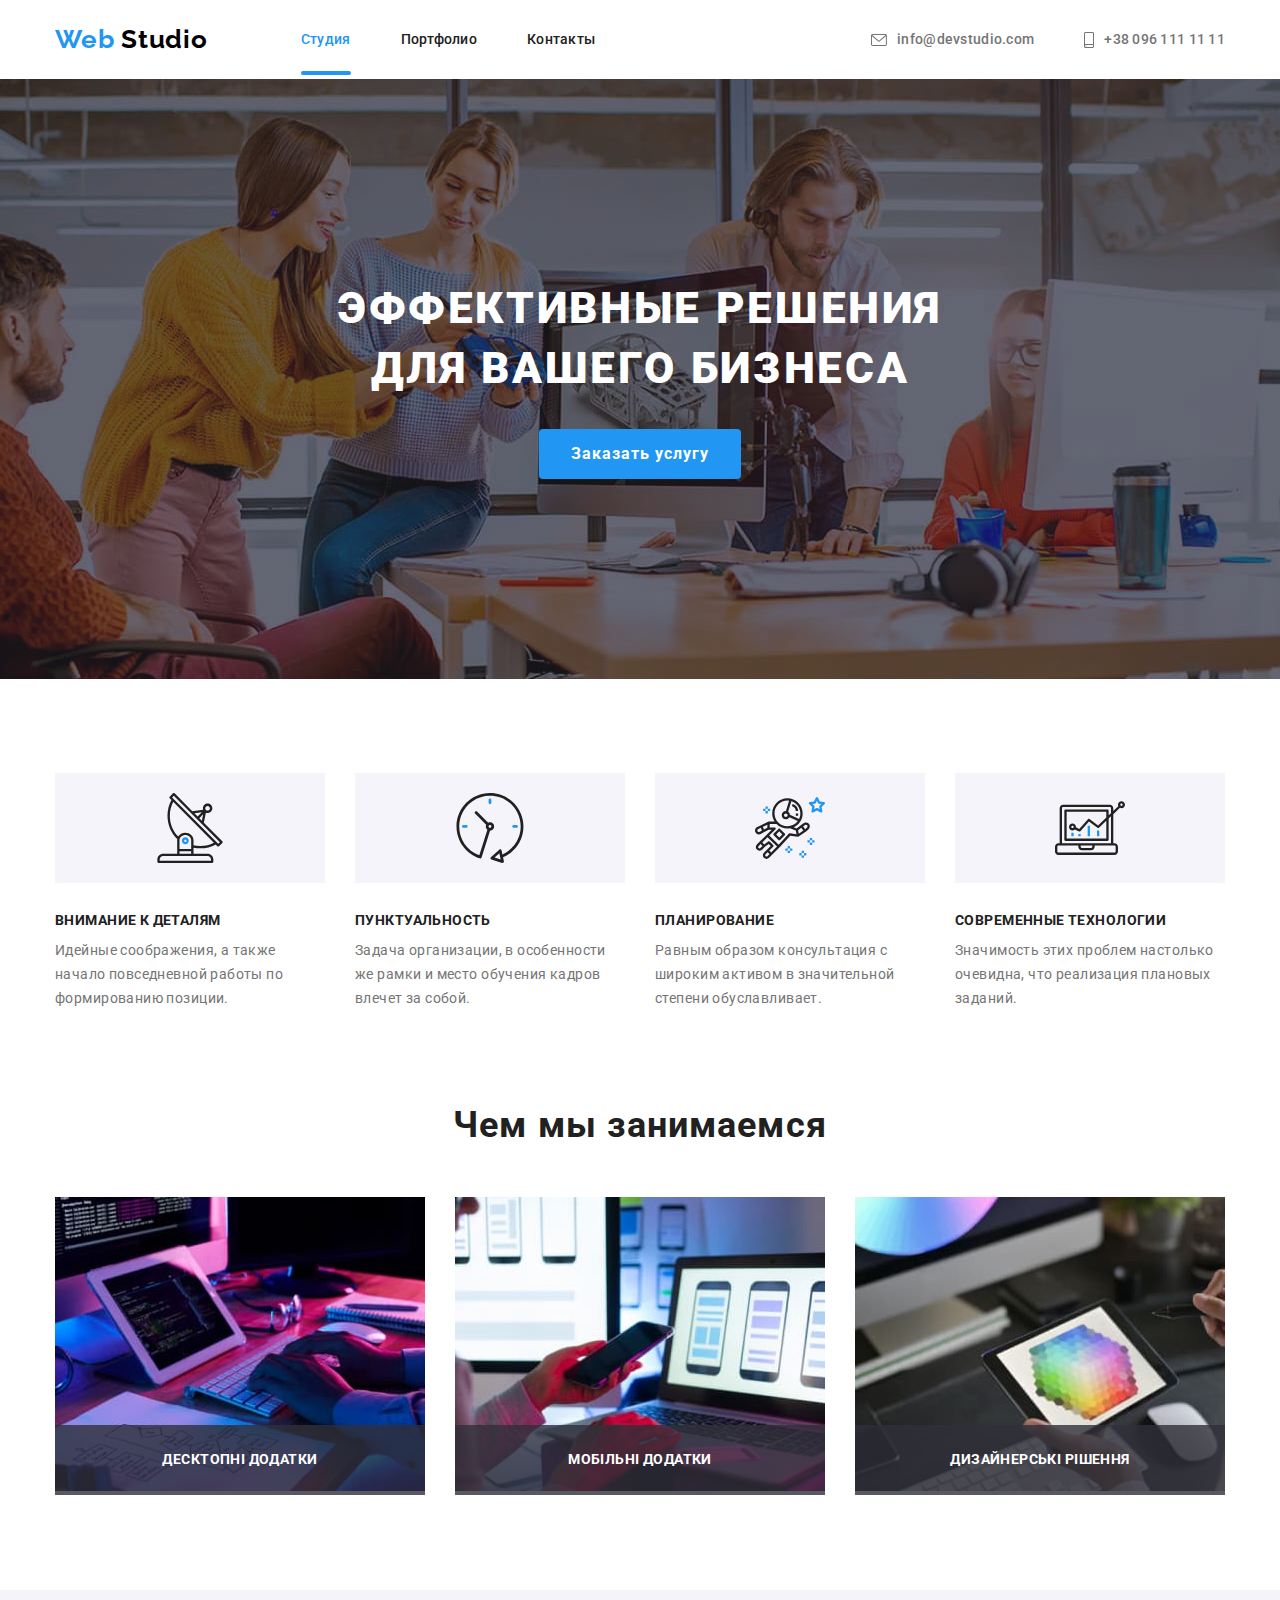
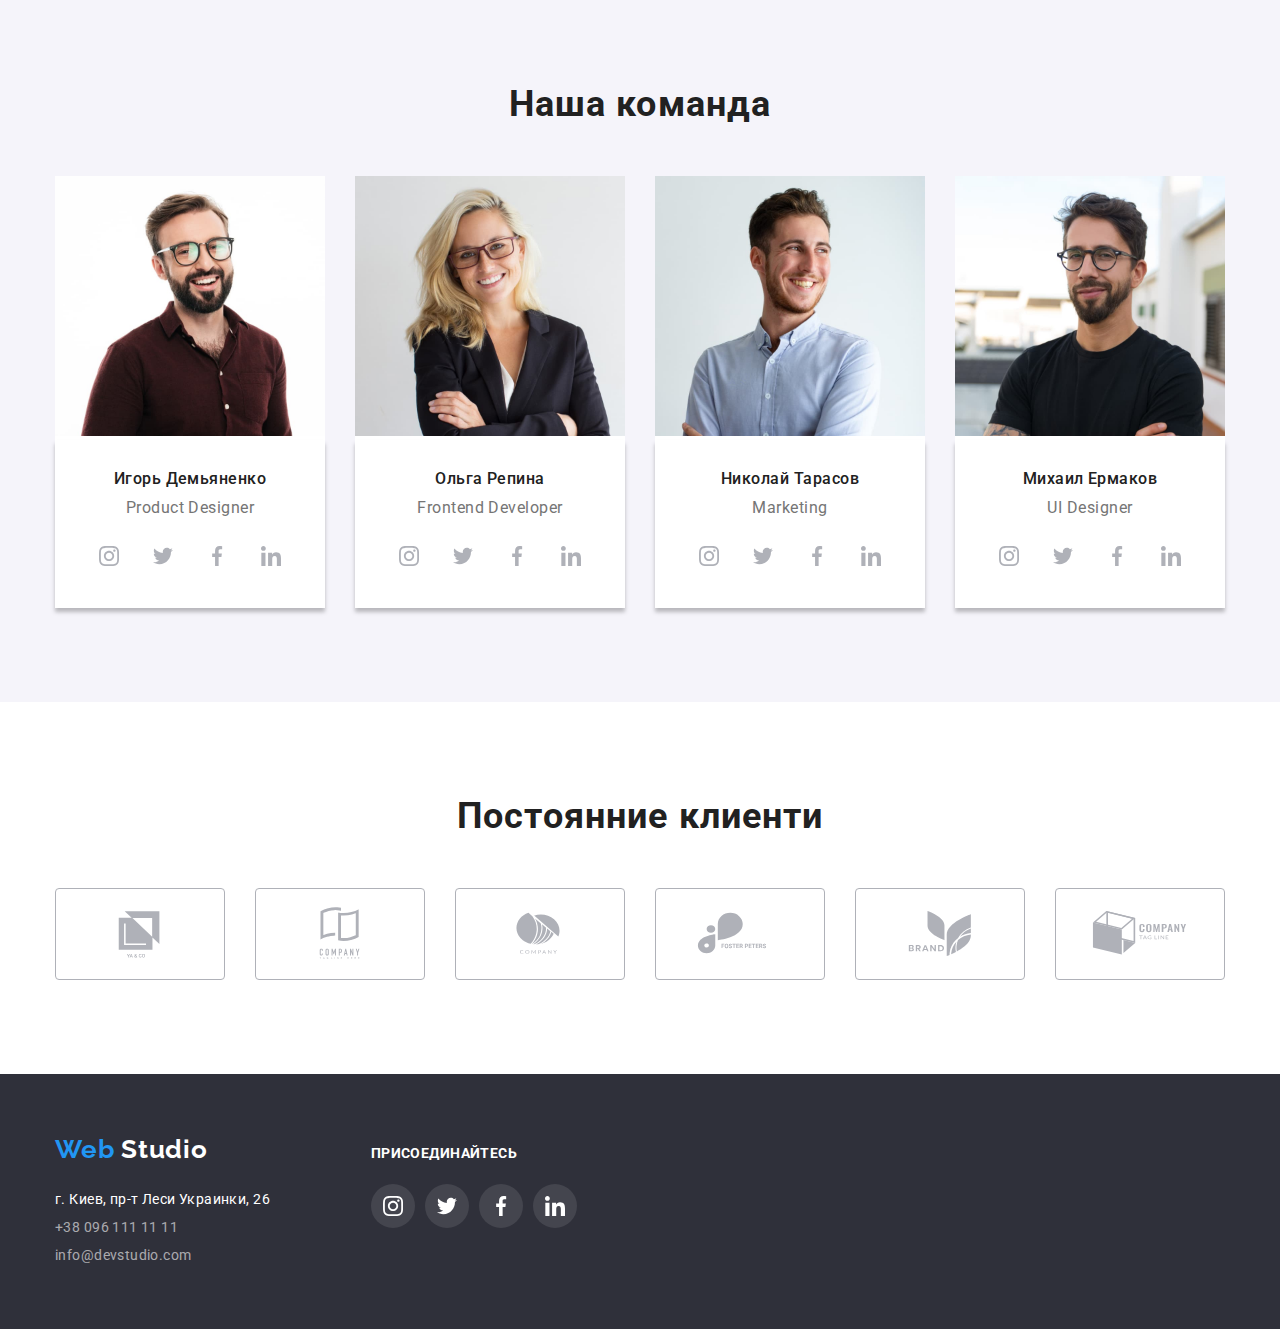
==== commit af5d1067: "chanched" ====
--- a/index.html
+++ b/index.html
@@ -170,28 +170,28 @@
 										<li class="list-sots-comanda">
 											<a class="link-sots-comanda" href="#">
 												<svg width="20px" height="20px" class="icon-sots-comanda">
-													<use href="./images/sprite.svg#icon-instagram" class="item-sots-comanda"></use>
-												</svg>
-											</a>
-										</li>
-										<li class="list-sots-comanda">
-											<a class="link-sots-comanda" href="#">
-												<svg width="20px" height="20px" class="icon-sots-comanda">
-													<use href="./images/sprite.svg#icon-twitter" class="item-sots-comanda"></use>
-												</svg>
-											</a>
-										</li>
-										<li class="list-sots-comanda">
-											<a class="link-sots-comanda" href="#">
-												<svg width="20px" height="20px" class="icon-sots-comanda">
-													<use href="./images/sprite.svg#icon-facebook" class="item-sots-comanda"></use>
-												</svg>
-											</a>
-										</li>
-										<li class="list-sots-comanda">
-											<a class="link-sots-comanda" href="#">
-												<svg width="20px" height="20px" class="icon-sots-comanda">
-													<use href="./images/sprite.svg#icon-linkedin" class="item-sots-comanda"></use>
+													<use href="./images/sprite.svg#icon-instagram"></use>
+												</svg>
+											</a>
+										</li>
+										<li class="list-sots-comanda">
+											<a class="link-sots-comanda" href="#">
+												<svg width="20px" height="20px" class="icon-sots-comanda">
+													<use href="./images/sprite.svg#icon-twitter"></use>
+												</svg>
+											</a>
+										</li>
+										<li class="list-sots-comanda">
+											<a class="link-sots-comanda" href="#">
+												<svg width="20px" height="20px" class="icon-sots-comanda">
+													<use href="./images/sprite.svg#icon-facebook"></use>
+												</svg>
+											</a>
+										</li>
+										<li class="list-sots-comanda">
+											<a class="link-sots-comanda" href="#">
+												<svg width="20px" height="20px" class="icon-sots-comanda">
+													<use href="./images/sprite.svg#icon-linkedin"></use>
 												</svg>
 											</a>
 										</li>
@@ -207,28 +207,28 @@
 										<li class="list-sots-comanda">
 											<a class="link-sots-comanda" href="#">
 												<svg width="20px" height="20px" class="icon-sots-comanda">
-													<use href="./images/sprite.svg#icon-instagram" class="item-sots-comanda"></use>
-												</svg>
-											</a>
-										</li>
-										<li class="list-sots-comanda">
-											<a class="link-sots-comanda" href="#">
-												<svg width="20px" height="20px" class="icon-sots-comanda">
-													<use href="./images/sprite.svg#icon-twitter" class="item-sots-comanda"></use>
-												</svg>
-											</a>
-										</li>
-										<li class="list-sots-comanda">
-											<a class="link-sots-comanda" href="#">
-												<svg width="20px" height="20px" class="icon-sots-comanda">
-													<use href="./images/sprite.svg#icon-facebook" class="item-sots-comanda"></use>
-												</svg>
-											</a>
-										</li>
-										<li class="list-sots-comanda">
-											<a class="link-sots-comanda" href="#">
-												<svg width="20px" height="20px" class="icon-sots-comanda">
-													<use href="./images/sprite.svg#icon-linkedin" class="item-sots-comanda"></use>
+													<use href="./images/sprite.svg#icon-instagram"></use>
+												</svg>
+											</a>
+										</li>
+										<li class="list-sots-comanda">
+											<a class="link-sots-comanda" href="#">
+												<svg width="20px" height="20px" class="icon-sots-comanda">
+													<use href="./images/sprite.svg#icon-twitter"></use>
+												</svg>
+											</a>
+										</li>
+										<li class="list-sots-comanda">
+											<a class="link-sots-comanda" href="#">
+												<svg width="20px" height="20px" class="icon-sots-comanda">
+													<use href="./images/sprite.svg#icon-facebook"></use>
+												</svg>
+											</a>
+										</li>
+										<li class="list-sots-comanda">
+											<a class="link-sots-comanda" href="#">
+												<svg width="20px" height="20px" class="icon-sots-comanda">
+													<use href="./images/sprite.svg#icon-linkedin"></use>
 												</svg>
 											</a>
 										</li>
@@ -244,28 +244,28 @@
 										<li class="list-sots-comanda">
 											<a class="link-sots-comanda" href="#">
 												<svg width="20px" height="20px" class="icon-sots-comanda">
-													<use href="./images/sprite.svg#icon-instagram" class="item-sots-comanda"></use>
-												</svg>
-											</a>
-										</li>
-										<li class="list-sots-comanda">
-											<a class="link-sots-comanda" href="#">
-												<svg width="20px" height="20px" class="icon-sots-comanda">
-													<use href="./images/sprite.svg#icon-twitter" class="item-sots-comanda"></use>
-												</svg>
-											</a>
-										</li>
-										<li class="list-sots-comanda">
-											<a class="link-sots-comanda" href="#">
-												<svg width="20px" height="20px" class="icon-sots-comanda">
-													<use href="./images/sprite.svg#icon-facebook" class="item-sots-comanda"></use>
-												</svg>
-											</a>
-										</li>
-										<li class="list-sots-comanda">
-											<a class="link-sots-comanda" href="#">
-												<svg width="20px" height="20px" class="icon-sots-comanda">
-													<use href="./images/sprite.svg#icon-linkedin" class="item-sots-comanda"></use>
+													<use href="./images/sprite.svg#icon-instagram"></use>
+												</svg>
+											</a>
+										</li>
+										<li class="list-sots-comanda">
+											<a class="link-sots-comanda" href="#">
+												<svg width="20px" height="20px" class="icon-sots-comanda">
+													<use href="./images/sprite.svg#icon-twitter"></use>
+												</svg>
+											</a>
+										</li>
+										<li class="list-sots-comanda">
+											<a class="link-sots-comanda" href="#">
+												<svg width="20px" height="20px" class="icon-sots-comanda">
+													<use href="./images/sprite.svg#icon-facebook"></use>
+												</svg>
+											</a>
+										</li>
+										<li class="list-sots-comanda">
+											<a class="link-sots-comanda" href="#">
+												<svg width="20px" height="20px" class="icon-sots-comanda">
+													<use href="./images/sprite.svg#icon-linkedin"></use>
 												</svg>
 											</a>
 										</li>
@@ -281,28 +281,28 @@
 										<li class="list-sots-comanda">
 											<a class="link-sots-comanda" href="#">
 												<svg width="20px" height="20px" class="icon-sots-comanda">
-													<use href="./images/sprite.svg#icon-instagram" class="item-sots-comanda"></use>
-												</svg>
-											</a>
-										</li>
-										<li class="list-sots-comanda">
-											<a class="link-sots-comanda" href="#">
-												<svg width="20px" height="20px" class="icon-sots-comanda">
-													<use href="./images/sprite.svg#icon-twitter" class="item-sots-comanda"></use>
-												</svg>
-											</a>
-										</li>
-										<li class="list-sots-comanda">
-											<a class="link-sots-comanda" href="#">
-												<svg width="20px" height="20px" class="icon-sots-comanda">
-													<use href="./images/sprite.svg#icon-facebook" class="item-sots-comanda"></use>
-												</svg>
-											</a>
-										</li>
-										<li class="list-sots-comanda">
-											<a class="link-sots-comanda" href="#">
-												<svg width="20px" height="20px" class="icon-sots-comanda">
-													<use href="./images/sprite.svg#icon-linkedin" class="item-sots-comanda"></use>
+													<use href="./images/sprite.svg#icon-instagram"></use>
+												</svg>
+											</a>
+										</li>
+										<li class="list-sots-comanda">
+											<a class="link-sots-comanda" href="#">
+												<svg width="20px" height="20px" class="icon-sots-comanda">
+													<use href="./images/sprite.svg#icon-twitter"></use>
+												</svg>
+											</a>
+										</li>
+										<li class="list-sots-comanda">
+											<a class="link-sots-comanda" href="#">
+												<svg width="20px" height="20px" class="icon-sots-comanda">
+													<use href="./images/sprite.svg#icon-facebook"></use>
+												</svg>
+											</a>
+										</li>
+										<li class="list-sots-comanda">
+											<a class="link-sots-comanda" href="#">
+												<svg width="20px" height="20px" class="icon-sots-comanda">
+													<use href="./images/sprite.svg#icon-linkedin"></use>
 												</svg>
 											</a>
 										</li>
@@ -399,28 +399,28 @@
 						<li class="list-sots-futter">
 							<a class="link-sots-futter" href="#">
 								<svg width="20px" height="20px" class="icon-sots-futter">
-									<use href="./images/sprite.svg#icon-instagram" class="item-sots-futter"></use>
+									<use href="./images/sprite.svg#icon-instagram"></use>
 								</svg>
 							</a>
 						</li>
 						<li class="list-sots-futter">
 							<a class="link-sots-futter" href="#">
 								<svg width="20px" height="20px" class="icon-sots-futter">
-									<use href="./images/sprite.svg#icon-twitter" class="item-sots-futter"></use>
+									<use href="./images/sprite.svg#icon-twitter"></use>
 								</svg>
 							</a>
 						</li>
 						<li class="list-sots-futter">
 							<a class="link-sots-futter" href="#">
 								<svg width="20px" height="20px" class="icon-sots-futter">
-									<use href="./images/sprite.svg#icon-facebook" class="item-sots-futter"></use>
+									<use href="./images/sprite.svg#icon-facebook"></use>
 								</svg>
 							</a>
 						</li>
 						<li class="list-sots-futter">
 							<a class="link-sots-futter" href="#">
 								<svg width="20px" height="20px" class="icon-sots-futter">
-									<use href="./images/sprite.svg#icon-linkedin" class="item-sots-futter"></use>
+									<use href="./images/sprite.svg#icon-linkedin"></use>
 								</svg>
 							</a>
 						</li>
--- a/css/styles.css
+++ b/css/styles.css
@@ -115,22 +115,24 @@
 .site-nav .site-nav-link:focus {
   color: var(--accent-color);
 }
-.site-nav-link {
-  display: inline-block;
-  padding-top: 32px;
-  padding-bottom: 32px;
-  color: var(--accent-color);
+
+
+.current::after {
+  position: absolute;
+content: "";
+  display: flex;
   border-radius: 2px;
-  border-bottom: transparent 2px solid;
+  height: 4px;
+  width: 100%;
+  background-color: var(--accent-color);
+bottom:0px;
+
   transition: 250ms;
   transition-timing-function: cubic-bezier(0.4, 0, 0.2, 1);
 }
-.current {
-  border-bottom:2px solid var(--accent-color);
-}
-.site-nav-link:hover,
-.site-nav-link:focus {
-  border-bottom: 2px solid var(--accent-color);
+
+.site-nav-link {
+  position: relative;
 }
 
 
@@ -272,6 +274,7 @@
 justify-content: center;
 align-items: center;
 margin-bottom: 30px;
+
 }
 .marketyng-icon {
     display: flex;
@@ -279,6 +282,8 @@
     align-items: center;
 
 }
+
+
 /* 
 .marketyng-list-item:nth-child(1)::before {
   background-image: url(../images/antenna.svg);
@@ -406,15 +411,15 @@
 }
 
 .sots-comanda .link-sots-comanda:hover,
-.sots-comanda .link-sots-comanda:hover .icon-sots-comanda
- { fill: #FFFFFF;
+.sots-comanda .link-sots-comanda:focus
+ {
    background-color: var(--accent-color);
 } 
 
 .sots-comanda .link-sots-comanda:focus .icon-sots-comanda,
-.sots-comanda .link-sots-comanda:focus
+.sots-comanda .link-sots-comanda:hover .icon-sots-comanda
 {fill: #FFFFFF;
-  background-color: var(--accent-color);
+  
 }
 
 
@@ -557,9 +562,8 @@
 
 
 .sots-futter .link-sots-futter:hover,
-.sots-futter .link-sots-futter:focus,
-.sots-futter .link-sots-futter:hover .icon-sots-futter,
-.sots-futter .link-sots-futter:focus .icon-sots-futter {
+.sots-futter .link-sots-futter:focus
+ {
     background-color: var(--accent-color);
 }
 
@@ -580,7 +584,7 @@
     fill: #ffffff;
     justify-content: center;
     align-items: center;
-    transition: 250ms;
+    transition:250ms;
       transition-timing-function: cubic-bezier(0.4, 0, 0.2, 1);
 }
 
@@ -667,6 +671,9 @@
 .examples-image:hover{
   box-shadow: 0px 4px 4px 0px rgba(0, 0, 0, 0.25);
 
+}
+.exampeles-cover-foto {
+  display: block;
 }
 
 .exampeles-cover {
@@ -697,6 +704,10 @@
     padding: 63px 24px ;
     transition: 250ms;
     transition-timing-function: cubic-bezier(0.4, 0, 0.2, 1);}
+
+    .examples-work-list {
+          padding: 24px 20px;
+        }
 
 /* visually-hidden {
     position: absolute;
@@ -721,6 +732,8 @@
    top: 0;
   right: 0;
    opacity: 1;
+    transition: 250ms;
+      transition-timing-function: cubic-bezier(0.4, 0, 0.2, 1);
 
  }
 .modal {
@@ -733,6 +746,9 @@
   transform:translate(-50%,-50%);
   box-shadow: 0px 4px 4px rgba(0, 0, 0, 0.25);
   border-radius: 4px;
+  transition: 250ms;
+    transition-timing-function: cubic-bezier(0.4, 0, 0.2, 1);
+ 
 
 
 }
